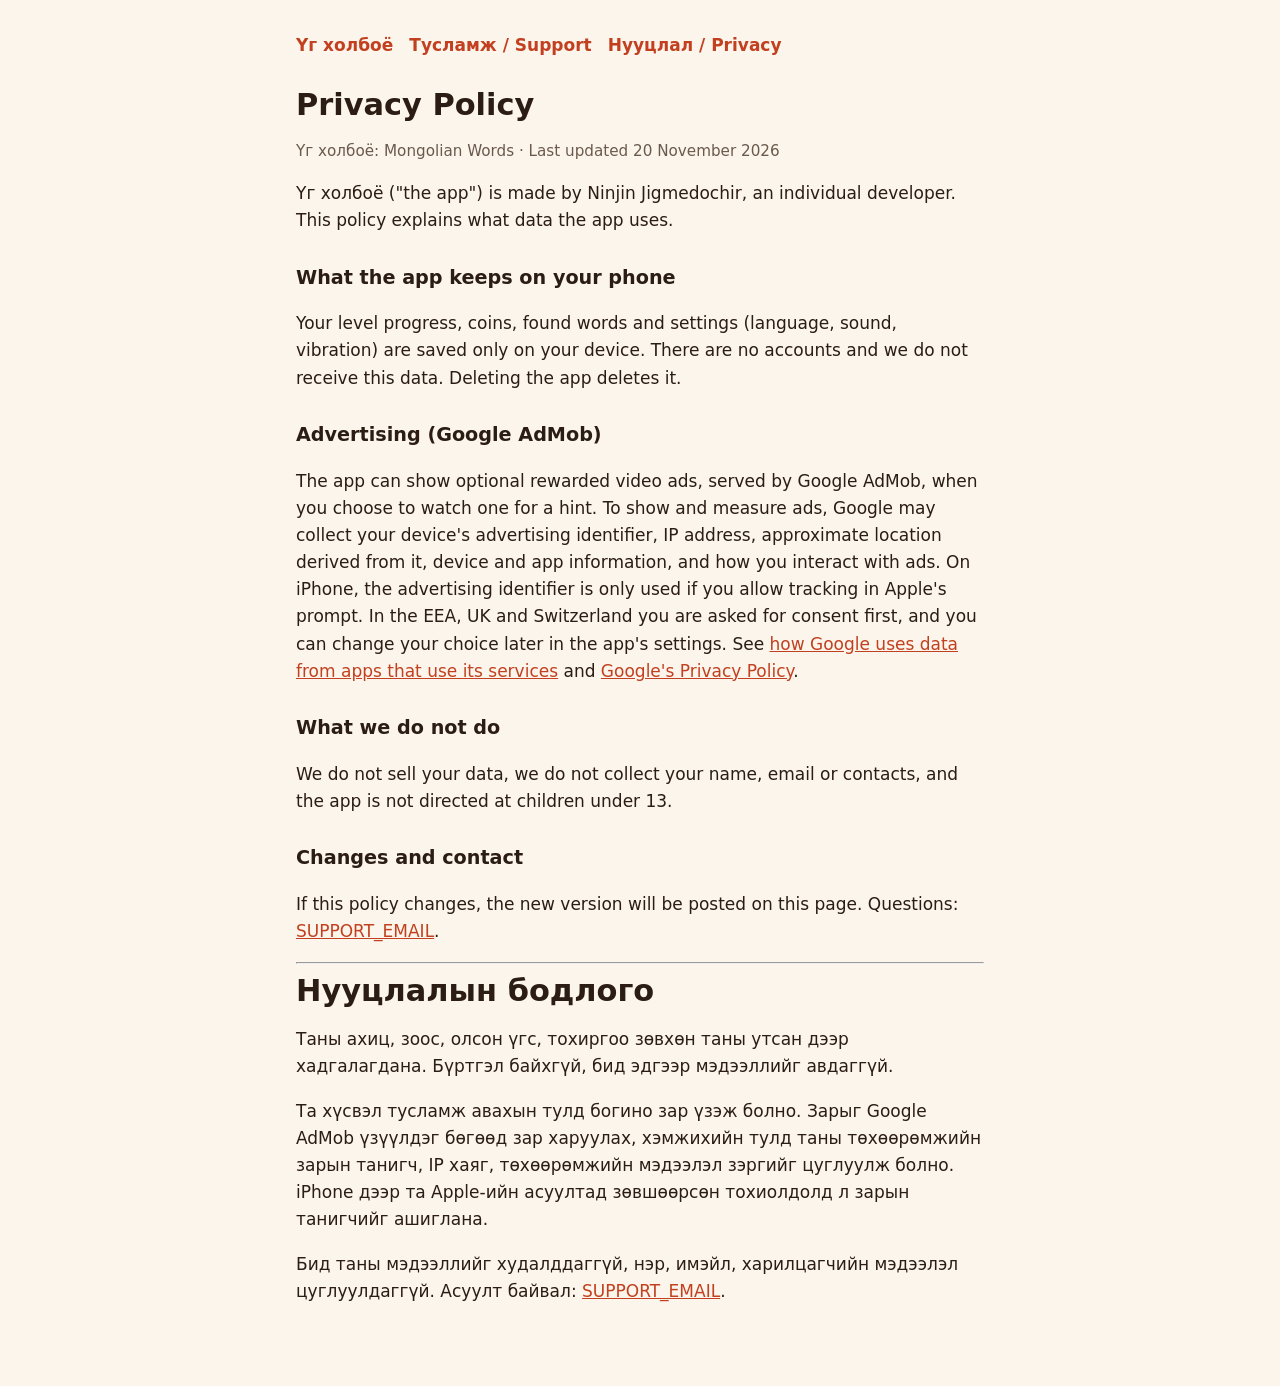
==== privacy/index.html @ 9b14608f "Add Ug Holboy website: home, support and privacy pages (email pending) Co-Authored-By: Claude Opus 5" ====
<!doctype html><html lang="en"><head><meta charset="utf-8"><meta name="viewport" content="width=device-width,initial-scale=1"><title>Privacy Policy · Үг холбоё</title><link rel="stylesheet" href="/style.css"></head>
<body><main><nav><a href="/">Үг холбоё</a><a href="/support/">Тусламж / Support</a><a href="/privacy/">Нууцлал / Privacy</a></nav>
<h1>Privacy Policy</h1><p class="muted">Үг холбоё: Mongolian Words · Last updated 20 November 2026</p>
<p>Үг холбоё ("the app") is made by Ninjin Jigmedochir, an individual developer. This policy explains what data the app uses.</p>
<h2>What the app keeps on your phone</h2>
<p>Your level progress, coins, found words and settings (language, sound, vibration) are saved only on your device. There are no accounts and we do not receive this data. Deleting the app deletes it.</p>
<h2>Advertising (Google AdMob)</h2>
<p>The app can show optional rewarded video ads, served by Google AdMob, when you choose to watch one for a hint. To show and measure ads, Google may collect your device's advertising identifier, IP address, approximate location derived from it, device and app information, and how you interact with ads. On iPhone, the advertising identifier is only used if you allow tracking in Apple's prompt. In the EEA, UK and Switzerland you are asked for consent first, and you can change your choice later in the app's settings. See <a href="https://policies.google.com/technologies/partner-sites">how Google uses data from apps that use its services</a> and <a href="https://policies.google.com/privacy">Google's Privacy Policy</a>.</p>
<h2>What we do not do</h2>
<p>We do not sell your data, we do not collect your name, email or contacts, and the app is not directed at children under 13.</p>
<h2>Changes and contact</h2>
<p>If this policy changes, the new version will be posted on this page. Questions: <a href="mailto:SUPPORT_EMAIL">SUPPORT_EMAIL</a>.</p>
<hr>
<h1>Нууцлалын бодлого</h1>
<p>Таны ахиц, зоос, олсон үгс, тохиргоо зөвхөн таны утсан дээр хадгалагдана. Бүртгэл байхгүй, бид эдгээр мэдээллийг авдаггүй.</p>
<p>Та хүсвэл тусламж авахын тулд богино зар үзэж болно. Зарыг Google AdMob үзүүлдэг бөгөөд зар харуулах, хэмжихийн тулд таны төхөөрөмжийн зарын танигч, IP хаяг, төхөөрөмжийн мэдээлэл зэргийг цуглуулж болно. iPhone дээр та Apple-ийн асуултад зөвшөөрсөн тохиолдолд л зарын танигчийг ашиглана.</p>
<p>Бид таны мэдээллийг худалддаггүй, нэр, имэйл, харилцагчийн мэдээлэл цуглуулдаггүй. Асуулт байвал: <a href="mailto:SUPPORT_EMAIL">SUPPORT_EMAIL</a>.</p>
</main></body></html>
---- style.css ----
:root{--bg:#fbf5ec;--ink:#2b1d14;--accent:#c2401f;--panel:#fff;--muted:#6b5a4c}
@media (prefers-color-scheme:dark){:root{--bg:#1d1510;--ink:#f3e9dc;--accent:#ee7a52;--panel:#281d16;--muted:#bba894}}
*{box-sizing:border-box}body{margin:0;background:var(--bg);color:var(--ink);font:17px/1.6 -apple-system,system-ui,"Segoe UI",Roboto,sans-serif}
main{max-width:720px;margin:0 auto;padding:32px 16px 64px}h1{font-size:1.9rem;line-height:1.2;margin:0 0 4px}h2{font-size:1.2rem;margin:28px 0 6px}
a{color:var(--accent)}.muted{color:var(--muted);font-size:.95rem}nav{display:flex;gap:16px;margin-bottom:28px}nav a{text-decoration:none;font-weight:600}
.card{background:var(--panel);border-radius:14px;padding:20px;margin:16px 0}
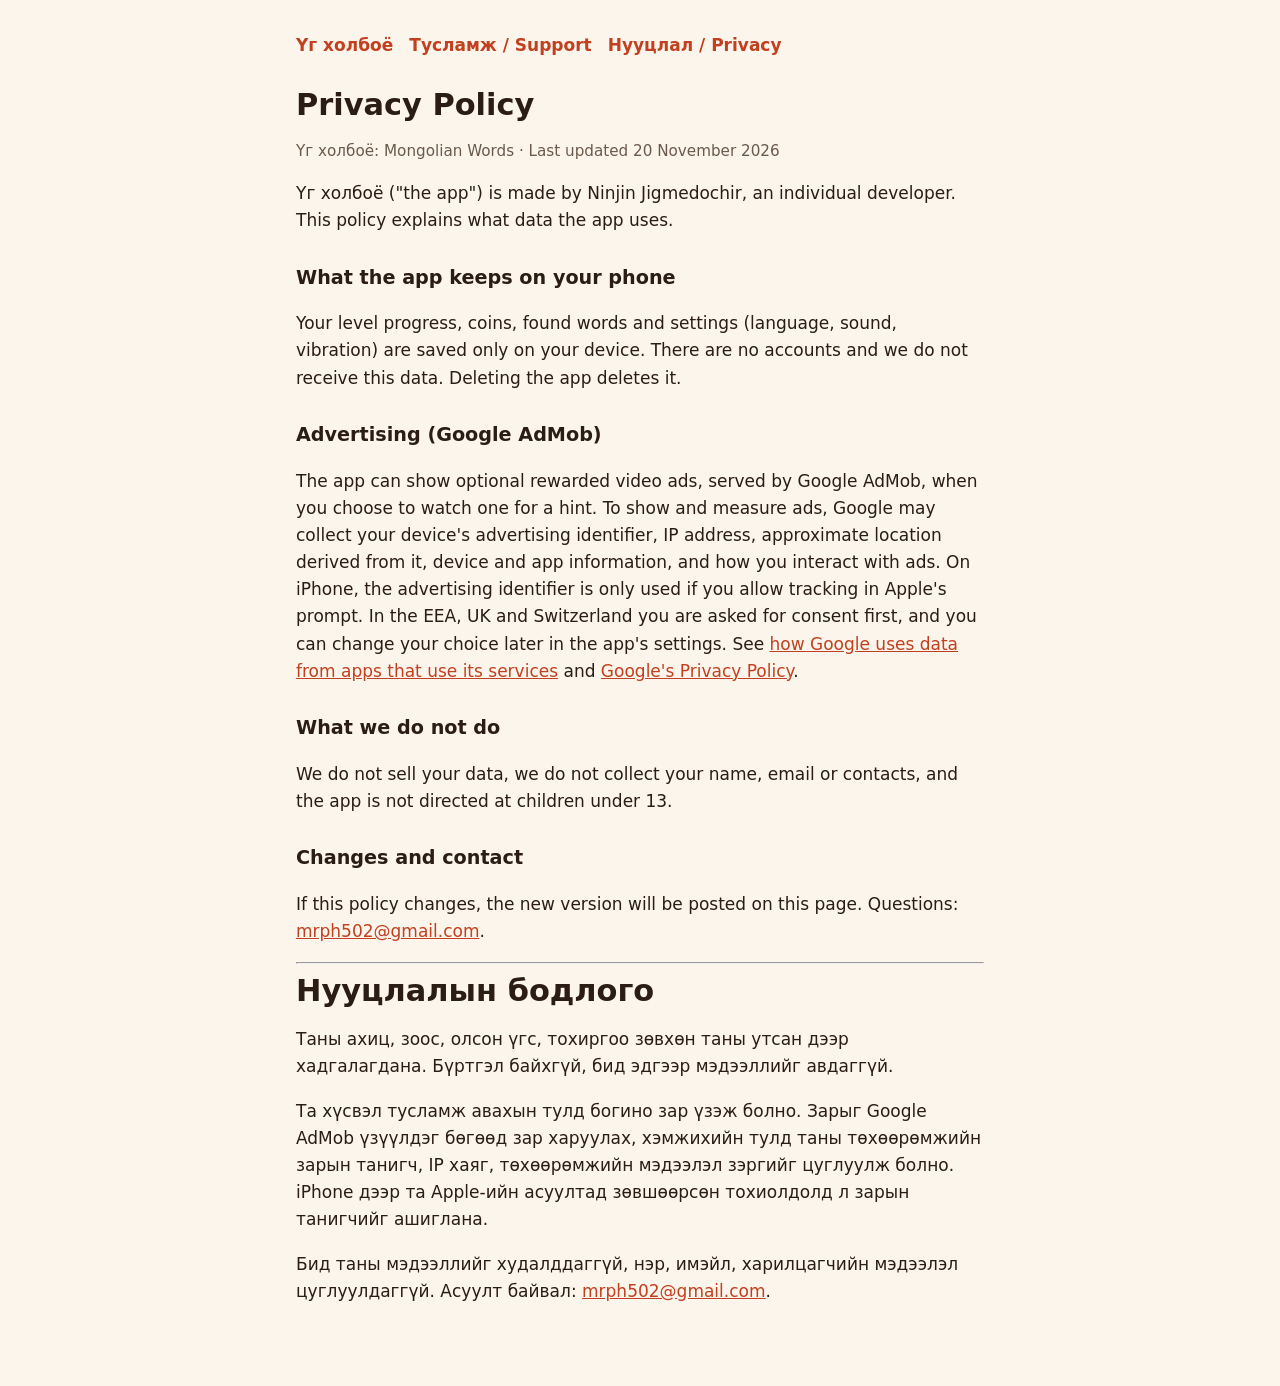
==== commit bd781b4f: "Use mrph502@gmail.com as the public support email Co-Authored-By: Claude Opus 5.5 <noreply@anthropic" ====
--- a/privacy/index.html
+++ b/privacy/index.html
@@ -9,10 +9,10 @@
 <h2>What we do not do</h2>
 <p>We do not sell your data, we do not collect your name, email or contacts, and the app is not directed at children under 13.</p>
 <h2>Changes and contact</h2>
-<p>If this policy changes, the new version will be posted on this page. Questions: <a href="mailto:SUPPORT_EMAIL">SUPPORT_EMAIL</a>.</p>
+<p>If this policy changes, the new version will be posted on this page. Questions: <a href="mailto:mrph502@gmail.com">mrph502@gmail.com</a>.</p>
 <hr>
 <h1>Нууцлалын бодлого</h1>
 <p>Таны ахиц, зоос, олсон үгс, тохиргоо зөвхөн таны утсан дээр хадгалагдана. Бүртгэл байхгүй, бид эдгээр мэдээллийг авдаггүй.</p>
 <p>Та хүсвэл тусламж авахын тулд богино зар үзэж болно. Зарыг Google AdMob үзүүлдэг бөгөөд зар харуулах, хэмжихийн тулд таны төхөөрөмжийн зарын танигч, IP хаяг, төхөөрөмжийн мэдээлэл зэргийг цуглуулж болно. iPhone дээр та Apple-ийн асуултад зөвшөөрсөн тохиолдолд л зарын танигчийг ашиглана.</p>
-<p>Бид таны мэдээллийг худалддаггүй, нэр, имэйл, харилцагчийн мэдээлэл цуглуулдаггүй. Асуулт байвал: <a href="mailto:SUPPORT_EMAIL">SUPPORT_EMAIL</a>.</p>
+<p>Бид таны мэдээллийг худалддаггүй, нэр, имэйл, харилцагчийн мэдээлэл цуглуулдаггүй. Асуулт байвал: <a href="mailto:mrph502@gmail.com">mrph502@gmail.com</a>.</p>
 </main></body></html>
